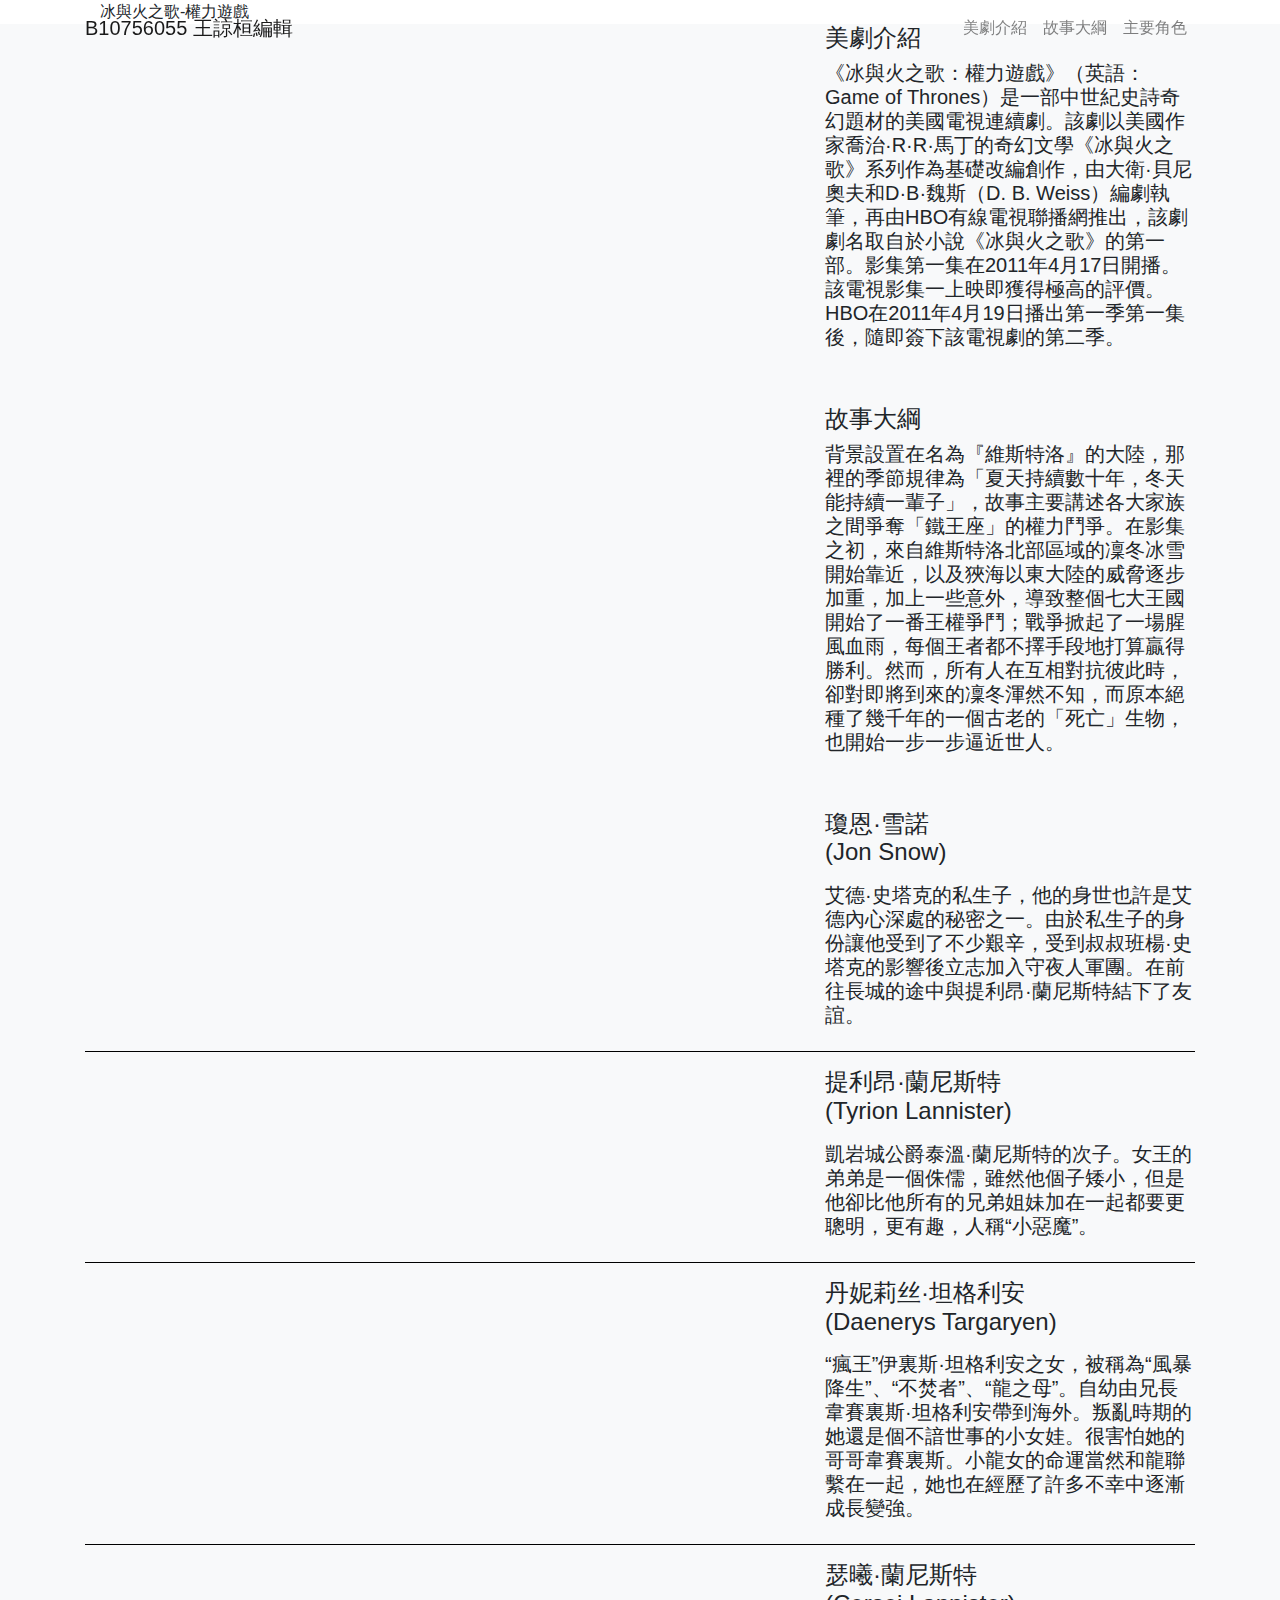
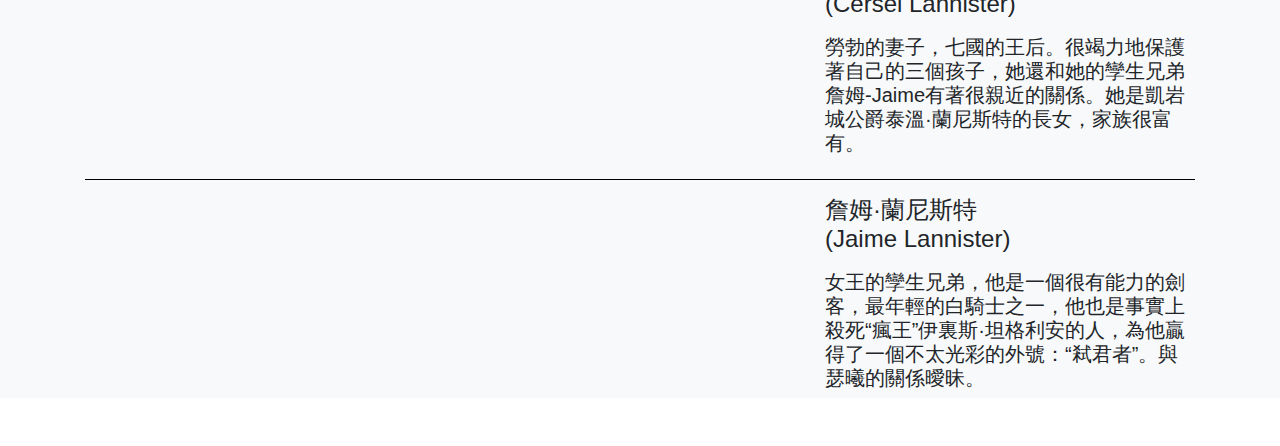
==== index.html @ 11040195 "Add files via upload" ====
<!DOCTYPE html>
<html lang="en">

<head>
    <meta charset="UTF-8">
    <meta name="viewport" content="width=device-width, initial-scale=1.0">
    <meta http-equiv="X-UA-Compatible" content="ie=edge">
    <title>美劇介紹</title>
    <link rel="stylesheet" href="mystyle.css" type="text/css">
    <link rel="stylesheet" href="https://stackpath.bootstrapcdn.com/bootstrap/4.3.1/css/bootstrap.min.css" integrity="sha384-ggOyR0iXCbMQv3Xipma34MD+dH/1fQ784/j6cY/iJTQUOhcWr7x9JvoRxT2MZw1T" crossorigin="anonymous">

    <style>
        @import url(mystyle.css);
    </style>

</head>

<body>
    <nav class="navbar navbar-expand-lg navbar-light fixed-top" id="mainNav">
        <div class="container">
            <a class="navbar-brand js-scroll-trigger" href="#">B10756055 王諒桓編輯</a>
            <button class="navbar-toggler navbar-toggler-right" type="button" data-toggle="collapse" data-target="#navbarResponsive" aria-controls="navbarResponsive" aria-expanded="false" aria-label="Toggle navigation">
        Menu
        <i class="fas fa-bars"></i>
      </button>
            <div class="collapse navbar-collapse" id="navbarResponsive">
                <ul class="navbar-nav ml-auto">
                    <li class="nav-item">
                        <a class="nav-link js-scroll-trigger" href="#about">美劇介紹</a>
                    </li>
                    <li class="nav-item">
                        <a class="nav-link js-scroll-trigger" href="#projects">故事大綱</a>
                    </li>
                    <li class="nav-item">
                        <a class="nav-link js-scroll-trigger" href="#character">主要角色</a>
                    </li>
                </ul>
            </div>
        </div>
    </nav>

    <header>
        <div class="container">

            <div class="col-sm-12 mt-12">
                冰與火之歌-權力遊戲
            </div>

        </div>
    </header>

    <section id="about" class="projects-section bg-light">
        <div class="container">


            <div class="row align-items-center no-gutters mb-4 mb-lg-5">
                <div class="col-xl-8 col-lg-7">
                    <img class="img-fluid mb-3 mb-lg-0" src="img/pic02.jpg" alt="">
                </div>
                <div class="col-xl-4 col-lg-5">
                    <div class="featured-text text-center text-lg-left">
                        <h4>美劇介紹</h4>
                        <h5>《冰與火之歌：權力遊戲》（英語：Game of Thrones）是一部中世紀史詩奇幻題材的美國電視連續劇。該劇以美國作家喬治·R·R·馬丁的奇幻文學《冰與火之歌》系列作為基礎改編創作，由大衛·貝尼奧夫和D·B·魏斯（D. B. Weiss）編劇執筆，再由HBO有線電視聯播網推出，該劇劇名取自於小說《冰與火之歌》的第一部。影集第一集在2011年4月17日開播。該電視影集一上映即獲得極高的評價。HBO在2011年4月19日播出第一季第一集後，隨即簽下該電視劇的第二季。</h5>
                        <p class="text-black-50 mb-0"></p>
                    </div>
                </div>
            </div>

            <div class="projects-section bg-light" id="projects">
                <div class="row align-items-center no-gutters mb-4 mb-lg-5">
                    <div class="col-xl-8 col-lg-7">
                        <img class="img-fluid mb-3 mb-lg-0" src="img/pic03.jpg" alt="">
                    </div>
                    <div class="col-xl-4 col-lg-5">
                        <div class="featured-text text-center text-lg-left">
                            <h4>故事大綱</h4>
                            <h5>背景設置在名為『維斯特洛』的大陸，那裡的季節規律為「夏天持續數十年，冬天能持續一輩子」，故事主要講述各大家族之間爭奪「鐵王座」的權力鬥爭。在影集之初，來自維斯特洛北部區域的凜冬冰雪開始靠近，以及狹海以東大陸的威脅逐步加重，加上一些意外，導致整個七大王國開始了一番王權爭鬥；戰爭掀起了一場腥風血雨，每個王者都不擇手段地打算贏得勝利。然而，所有人在互相對抗彼此時，卻對即將到來的凜冬渾然不知，而原本絕種了幾千年的一個古老的「死亡」生物，也開始一步一步逼近世人。</h5>
                            <p class="text-black-50 mb-0"></p>
                        </div>
                    </div>
                </div>
            </div>


            <div class="projects-section bg-light" id="character">
                <div class="row align-items-center no-gutters mb-4 mb-lg-5">
                    <div class="col-xl-8 col-lg-7">
                        <img class="mb-3 mb-lg-0" src="img/pic04.jpg" alt="">
                    </div>
                    <div class="col-xl-4 col-lg-5">
                        <div class="featured-text text-center text-lg-left">
                            <h4>瓊恩·雪諾
                                <p>(Jon Snow)</p>
                            </h4>
                            <h5>艾德·史塔克的私生子，他的身世也許是艾德內心深處的秘密之一。由於私生子的身份讓他受到了不少艱辛，受到叔叔班楊·史塔克的影響後立志加入守夜人軍團。在前往長城的途中與提利昂·蘭尼斯特結下了友誼。</h5>
                            <p class="text-black-50 mb-0"></p>
                        </div>
                    </div>

                    <hr size="8px" align="center" width="100%" color="black">

                    <div class="col-xl-8 col-lg-7">
                        <img class="mb-3 mb-lg-0" src="img/pic05.jpg" alt="">
                    </div>
                    <div class="col-xl-4 col-lg-5">
                        <div class="featured-text text-center text-lg-left">
                            <h4>提利昂·蘭尼斯特
                                <p>(Tyrion Lannister)</p>
                            </h4>
                            <h5>凱岩城公爵泰溫·蘭尼斯特的次子。女王的弟弟是一個侏儒，雖然他個子矮小，但是他卻比他所有的兄弟姐妹加在一起都要更聰明，更有趣，人稱“小惡魔”。</h5>
                            <p class="text-black-50 mb-0"></p>
                        </div>
                    </div>

                    <hr size="8px" align="center" width="100%" color="black">

                    <div class="col-xl-8 col-lg-7">
                        <img class="mb-3 mb-lg-0" src="img/pic06.jpg" alt="">
                    </div>
                    <div class="col-xl-4 col-lg-5">
                        <div class="featured-text text-center text-lg-left">
                            <h4>丹妮莉丝·坦格利安
                                <p>(Daenerys Targaryen)</p>
                            </h4>
                            <h5>“瘋王”伊裏斯·坦格利安之女，被稱為“風暴降生”、“不焚者”、“龍之母”。自幼由兄長韋賽裏斯·坦格利安帶到海外。叛亂時期的她還是個不諳世事的小女娃。很害怕她的哥哥韋賽裏斯。小龍女的命運當然和龍聯繫在一起，她也在經歷了許多不幸中逐漸成長變強。</h5>
                            <p class="text-black-50 mb-0"></p>
                        </div>
                    </div>

                    <hr size="8px" align="center" width="100%" color="black">

                    <div class="col-xl-8 col-lg-7">
                        <img class="mb-3 mb-lg-0" src="img/pic07.jpg" alt="">
                    </div>
                    <div class="col-xl-4 col-lg-5">
                        <div class="featured-text text-center text-lg-left">
                            <h4>瑟曦·蘭尼斯特
                                <p>(Cersei Lannister)</p>
                            </h4>
                            <h5>勞勃的妻子，七國的王后。很竭力地保護著自己的三個孩子，她還和她的孿生兄弟詹姆-Jaime有著很親近的關係。她是凱岩城公爵泰溫·蘭尼斯特的長女，家族很富有。</h5>
                            <p class="text-black-50 mb-0"></p>
                        </div>
                    </div>

                    <hr size="8px" align="center" width="100%" color="black">

                    <div class="col-xl-8 col-lg-7">
                        <img class="mb-3 mb-lg-0" src="img/pic08.jpg" alt="">
                    </div>
                    <div class="col-xl-4 col-lg-5">
                        <div class="featured-text text-center text-lg-left">
                            <h4>詹姆·蘭尼斯特
                                <p>(Jaime Lannister)</p>
                            </h4>
                            <h5>女王的孿生兄弟，他是一個很有能力的劍客，最年輕的白騎士之一，他也是事實上殺死“瘋王”伊裏斯·坦格利安的人，為他贏得了一個不太光彩的外號：“弒君者”。與瑟曦的關係曖昧。</h5>
                            <p class="text-black-50 mb-0"></p>
                        </div>
                    </div>


                </div>

            </div>

        </div>
        </div>
    </section>






</body>

</html>
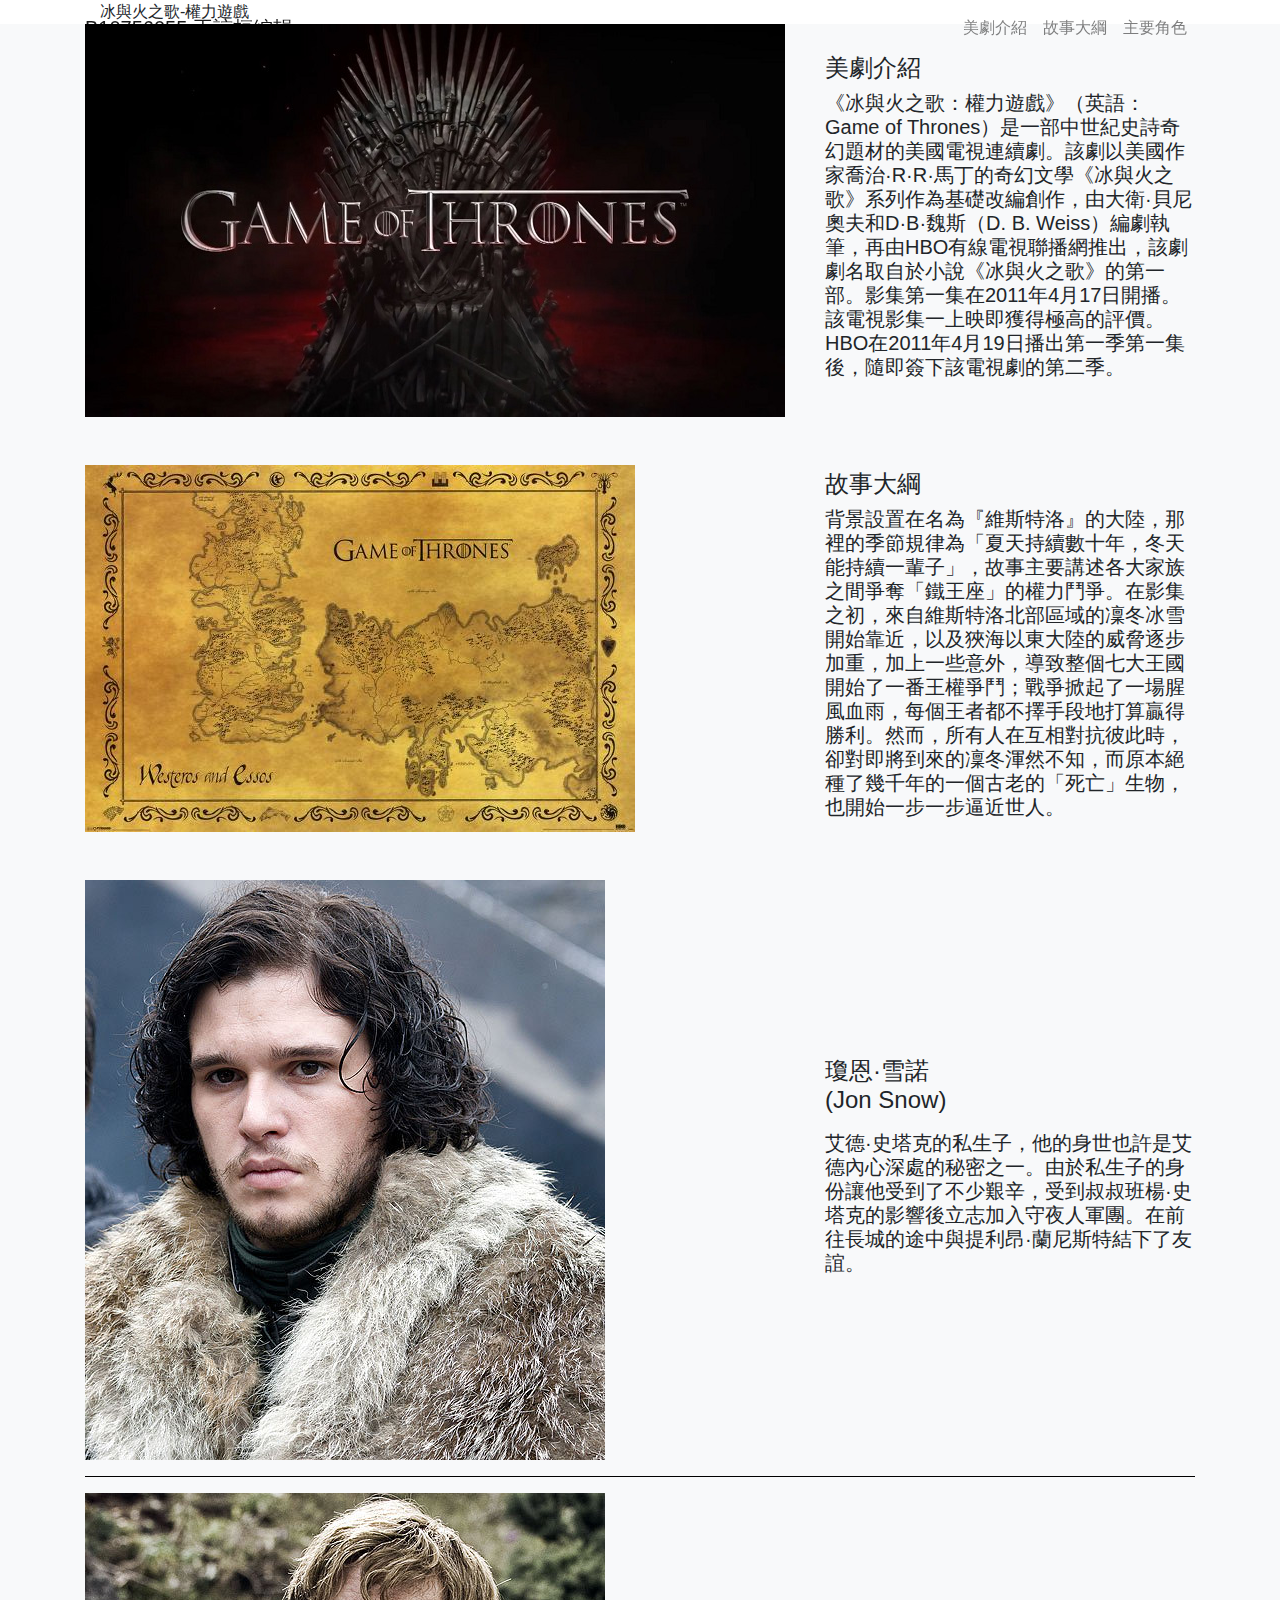
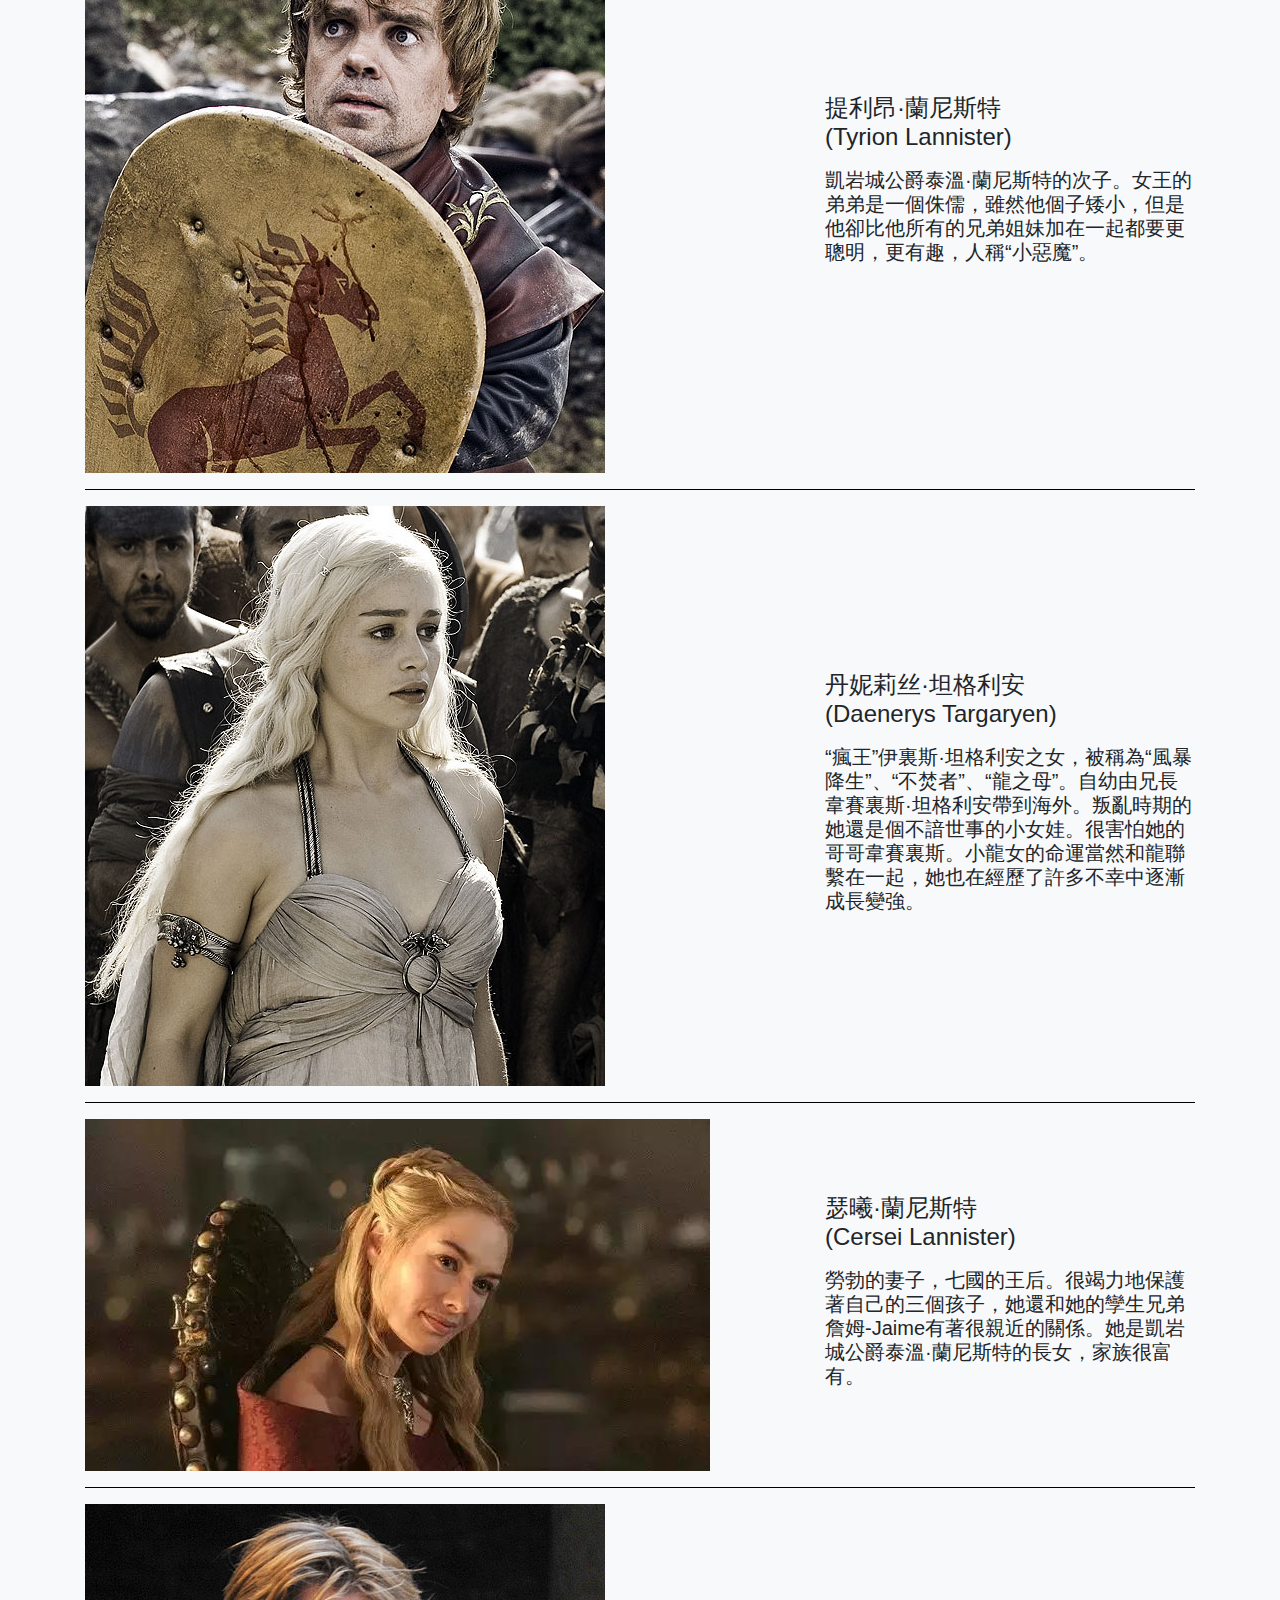
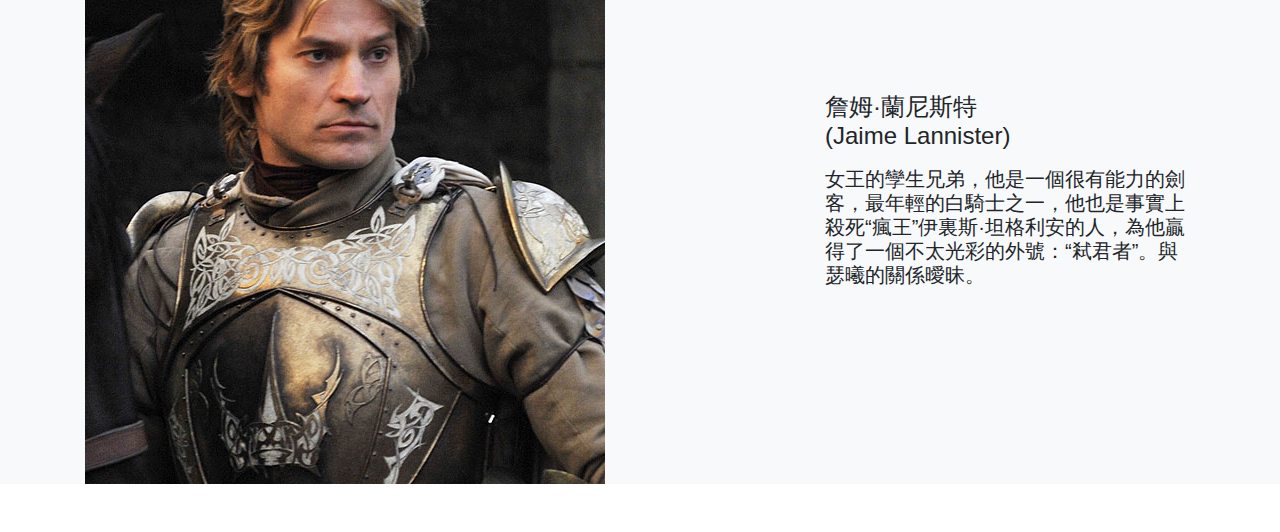
==== commit 1a8982b7: "Add files via upload" ====
--- a/index.html
+++ b/index.html
@@ -6,7 +6,7 @@
     <meta name="viewport" content="width=device-width, initial-scale=1.0">
     <meta http-equiv="X-UA-Compatible" content="ie=edge">
     <title>美劇介紹</title>
-    <link rel="stylesheet" href="mystyle.css" type="text/css">
+    <link rel="stylesheet" href="css/mystyle.css" type="text/css">
     <link rel="stylesheet" href="https://stackpath.bootstrapcdn.com/bootstrap/4.3.1/css/bootstrap.min.css" integrity="sha384-ggOyR0iXCbMQv3Xipma34MD+dH/1fQ784/j6cY/iJTQUOhcWr7x9JvoRxT2MZw1T" crossorigin="anonymous">
 
     <style>
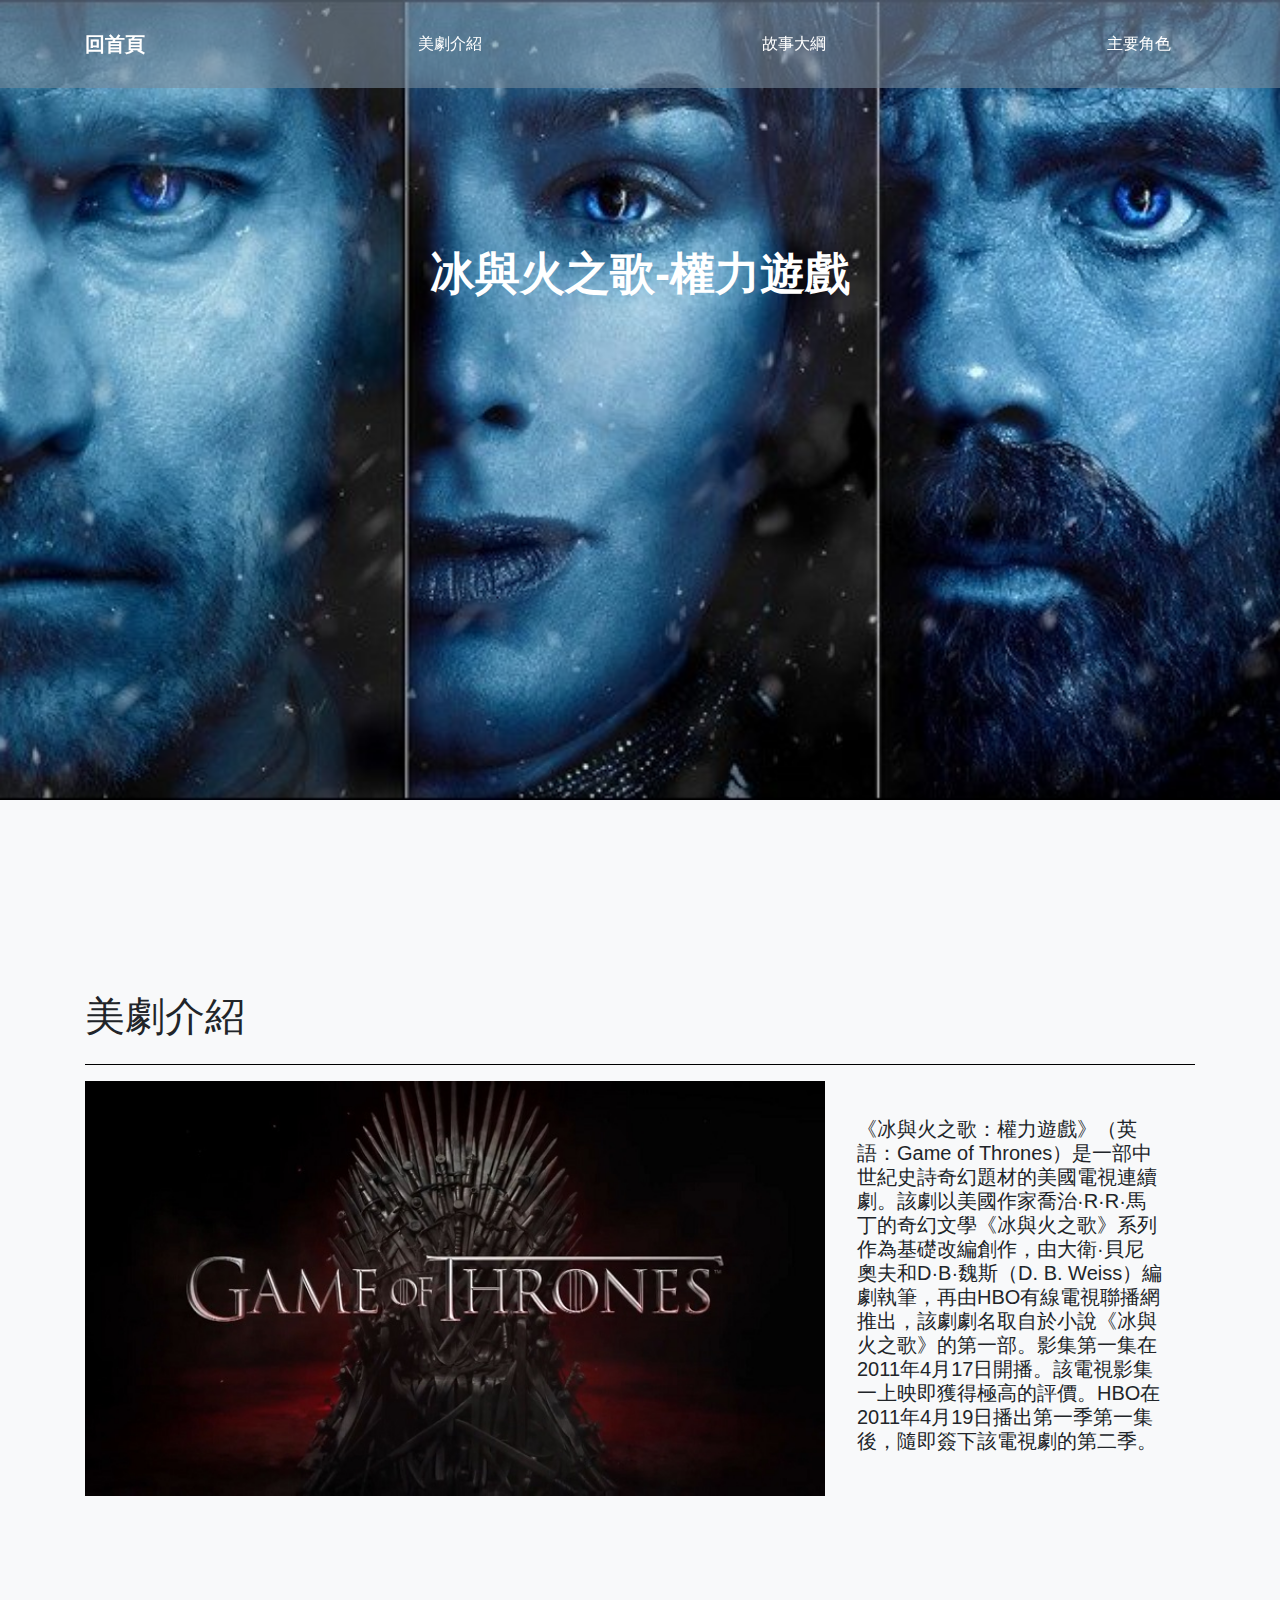
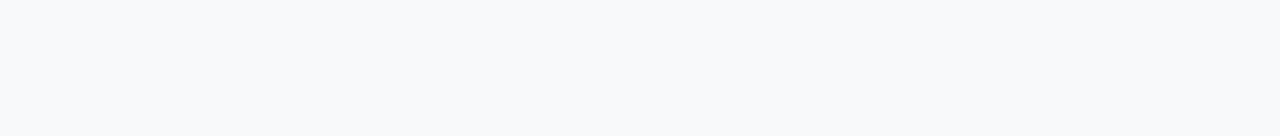
==== commit e21484da: "Add files via upload" ====
--- a/index.html
+++ b/index.html
@@ -5,7 +5,7 @@
     <meta charset="UTF-8">
     <meta name="viewport" content="width=device-width, initial-scale=1.0">
     <meta http-equiv="X-UA-Compatible" content="ie=edge">
-    <title>美劇介紹</title>
+    <title>冰與火之歌-權力遊戲</title>
     <link rel="stylesheet" href="css/mystyle.css" type="text/css">
     <link rel="stylesheet" href="https://stackpath.bootstrapcdn.com/bootstrap/4.3.1/css/bootstrap.min.css" integrity="sha384-ggOyR0iXCbMQv3Xipma34MD+dH/1fQ784/j6cY/iJTQUOhcWr7x9JvoRxT2MZw1T" crossorigin="anonymous">
 
@@ -18,26 +18,15 @@
 <body>
     <nav class="navbar navbar-expand-lg navbar-light fixed-top" id="mainNav">
         <div class="container">
-            <a class="navbar-brand js-scroll-trigger" href="#">B10756055 王諒桓編輯</a>
-            <button class="navbar-toggler navbar-toggler-right" type="button" data-toggle="collapse" data-target="#navbarResponsive" aria-controls="navbarResponsive" aria-expanded="false" aria-label="Toggle navigation">
-        Menu
-        <i class="fas fa-bars"></i>
-      </button>
-            <div class="collapse navbar-collapse" id="navbarResponsive">
-                <ul class="navbar-nav ml-auto">
-                    <li class="nav-item">
-                        <a class="nav-link js-scroll-trigger" href="#about">美劇介紹</a>
-                    </li>
-                    <li class="nav-item">
-                        <a class="nav-link js-scroll-trigger" href="#projects">故事大綱</a>
-                    </li>
-                    <li class="nav-item">
-                        <a class="nav-link js-scroll-trigger" href="#character">主要角色</a>
-                    </li>
-                </ul>
-            </div>
+            <a class="navbar-brand " href="https://ianwang24.github.io/B10756055/">回首頁</a>
+            <a class="nav-link " href="https://ianwang24.github.io/B10756055/#about">美劇介紹</a>
+            <a class="nav-link " href="https://ianwang24.github.io/B10756055/index-2.html#projects">故事大綱</a>
+            <a class="nav-link " href="https://ianwang24.github.io/B10756055/index-3.html#character">主要角色</a>
+
         </div>
     </nav>
+
+
 
     <header>
         <div class="container">
@@ -54,116 +43,34 @@
 
 
             <div class="row align-items-center no-gutters mb-4 mb-lg-5">
+                <h1>美劇介紹</h1>
+                <hr size="8px" align="center" width="100%" color="black">
                 <div class="col-xl-8 col-lg-7">
                     <img class="img-fluid mb-3 mb-lg-0" src="img/pic02.jpg" alt="">
                 </div>
                 <div class="col-xl-4 col-lg-5">
                     <div class="featured-text text-center text-lg-left">
-                        <h4>美劇介紹</h4>
+
                         <h5>《冰與火之歌：權力遊戲》（英語：Game of Thrones）是一部中世紀史詩奇幻題材的美國電視連續劇。該劇以美國作家喬治·R·R·馬丁的奇幻文學《冰與火之歌》系列作為基礎改編創作，由大衛·貝尼奧夫和D·B·魏斯（D. B. Weiss）編劇執筆，再由HBO有線電視聯播網推出，該劇劇名取自於小說《冰與火之歌》的第一部。影集第一集在2011年4月17日開播。該電視影集一上映即獲得極高的評價。HBO在2011年4月19日播出第一季第一集後，隨即簽下該電視劇的第二季。</h5>
                         <p class="text-black-50 mb-0"></p>
                     </div>
                 </div>
             </div>
 
-            <div class="projects-section bg-light" id="projects">
-                <div class="row align-items-center no-gutters mb-4 mb-lg-5">
-                    <div class="col-xl-8 col-lg-7">
-                        <img class="img-fluid mb-3 mb-lg-0" src="img/pic03.jpg" alt="">
-                    </div>
-                    <div class="col-xl-4 col-lg-5">
-                        <div class="featured-text text-center text-lg-left">
-                            <h4>故事大綱</h4>
-                            <h5>背景設置在名為『維斯特洛』的大陸，那裡的季節規律為「夏天持續數十年，冬天能持續一輩子」，故事主要講述各大家族之間爭奪「鐵王座」的權力鬥爭。在影集之初，來自維斯特洛北部區域的凜冬冰雪開始靠近，以及狹海以東大陸的威脅逐步加重，加上一些意外，導致整個七大王國開始了一番王權爭鬥；戰爭掀起了一場腥風血雨，每個王者都不擇手段地打算贏得勝利。然而，所有人在互相對抗彼此時，卻對即將到來的凜冬渾然不知，而原本絕種了幾千年的一個古老的「死亡」生物，也開始一步一步逼近世人。</h5>
-                            <p class="text-black-50 mb-0"></p>
-                        </div>
-                    </div>
-                </div>
-            </div>
 
 
-            <div class="projects-section bg-light" id="character">
-                <div class="row align-items-center no-gutters mb-4 mb-lg-5">
-                    <div class="col-xl-8 col-lg-7">
-                        <img class="mb-3 mb-lg-0" src="img/pic04.jpg" alt="">
-                    </div>
-                    <div class="col-xl-4 col-lg-5">
-                        <div class="featured-text text-center text-lg-left">
-                            <h4>瓊恩·雪諾
-                                <p>(Jon Snow)</p>
-                            </h4>
-                            <h5>艾德·史塔克的私生子，他的身世也許是艾德內心深處的秘密之一。由於私生子的身份讓他受到了不少艱辛，受到叔叔班楊·史塔克的影響後立志加入守夜人軍團。在前往長城的途中與提利昂·蘭尼斯特結下了友誼。</h5>
-                            <p class="text-black-50 mb-0"></p>
-                        </div>
-                    </div>
-
-                    <hr size="8px" align="center" width="100%" color="black">
-
-                    <div class="col-xl-8 col-lg-7">
-                        <img class="mb-3 mb-lg-0" src="img/pic05.jpg" alt="">
-                    </div>
-                    <div class="col-xl-4 col-lg-5">
-                        <div class="featured-text text-center text-lg-left">
-                            <h4>提利昂·蘭尼斯特
-                                <p>(Tyrion Lannister)</p>
-                            </h4>
-                            <h5>凱岩城公爵泰溫·蘭尼斯特的次子。女王的弟弟是一個侏儒，雖然他個子矮小，但是他卻比他所有的兄弟姐妹加在一起都要更聰明，更有趣，人稱“小惡魔”。</h5>
-                            <p class="text-black-50 mb-0"></p>
-                        </div>
-                    </div>
-
-                    <hr size="8px" align="center" width="100%" color="black">
-
-                    <div class="col-xl-8 col-lg-7">
-                        <img class="mb-3 mb-lg-0" src="img/pic06.jpg" alt="">
-                    </div>
-                    <div class="col-xl-4 col-lg-5">
-                        <div class="featured-text text-center text-lg-left">
-                            <h4>丹妮莉丝·坦格利安
-                                <p>(Daenerys Targaryen)</p>
-                            </h4>
-                            <h5>“瘋王”伊裏斯·坦格利安之女，被稱為“風暴降生”、“不焚者”、“龍之母”。自幼由兄長韋賽裏斯·坦格利安帶到海外。叛亂時期的她還是個不諳世事的小女娃。很害怕她的哥哥韋賽裏斯。小龍女的命運當然和龍聯繫在一起，她也在經歷了許多不幸中逐漸成長變強。</h5>
-                            <p class="text-black-50 mb-0"></p>
-                        </div>
-                    </div>
-
-                    <hr size="8px" align="center" width="100%" color="black">
-
-                    <div class="col-xl-8 col-lg-7">
-                        <img class="mb-3 mb-lg-0" src="img/pic07.jpg" alt="">
-                    </div>
-                    <div class="col-xl-4 col-lg-5">
-                        <div class="featured-text text-center text-lg-left">
-                            <h4>瑟曦·蘭尼斯特
-                                <p>(Cersei Lannister)</p>
-                            </h4>
-                            <h5>勞勃的妻子，七國的王后。很竭力地保護著自己的三個孩子，她還和她的孿生兄弟詹姆-Jaime有著很親近的關係。她是凱岩城公爵泰溫·蘭尼斯特的長女，家族很富有。</h5>
-                            <p class="text-black-50 mb-0"></p>
-                        </div>
-                    </div>
-
-                    <hr size="8px" align="center" width="100%" color="black">
-
-                    <div class="col-xl-8 col-lg-7">
-                        <img class="mb-3 mb-lg-0" src="img/pic08.jpg" alt="">
-                    </div>
-                    <div class="col-xl-4 col-lg-5">
-                        <div class="featured-text text-center text-lg-left">
-                            <h4>詹姆·蘭尼斯特
-                                <p>(Jaime Lannister)</p>
-                            </h4>
-                            <h5>女王的孿生兄弟，他是一個很有能力的劍客，最年輕的白騎士之一，他也是事實上殺死“瘋王”伊裏斯·坦格利安的人，為他贏得了一個不太光彩的外號：“弒君者”。與瑟曦的關係曖昧。</h5>
-                            <p class="text-black-50 mb-0"></p>
-                        </div>
-                    </div>
 
 
-                </div>
 
-            </div>
 
         </div>
-        </div>
+
+
+
+
+        </nav>
+
+
     </section>
 
 
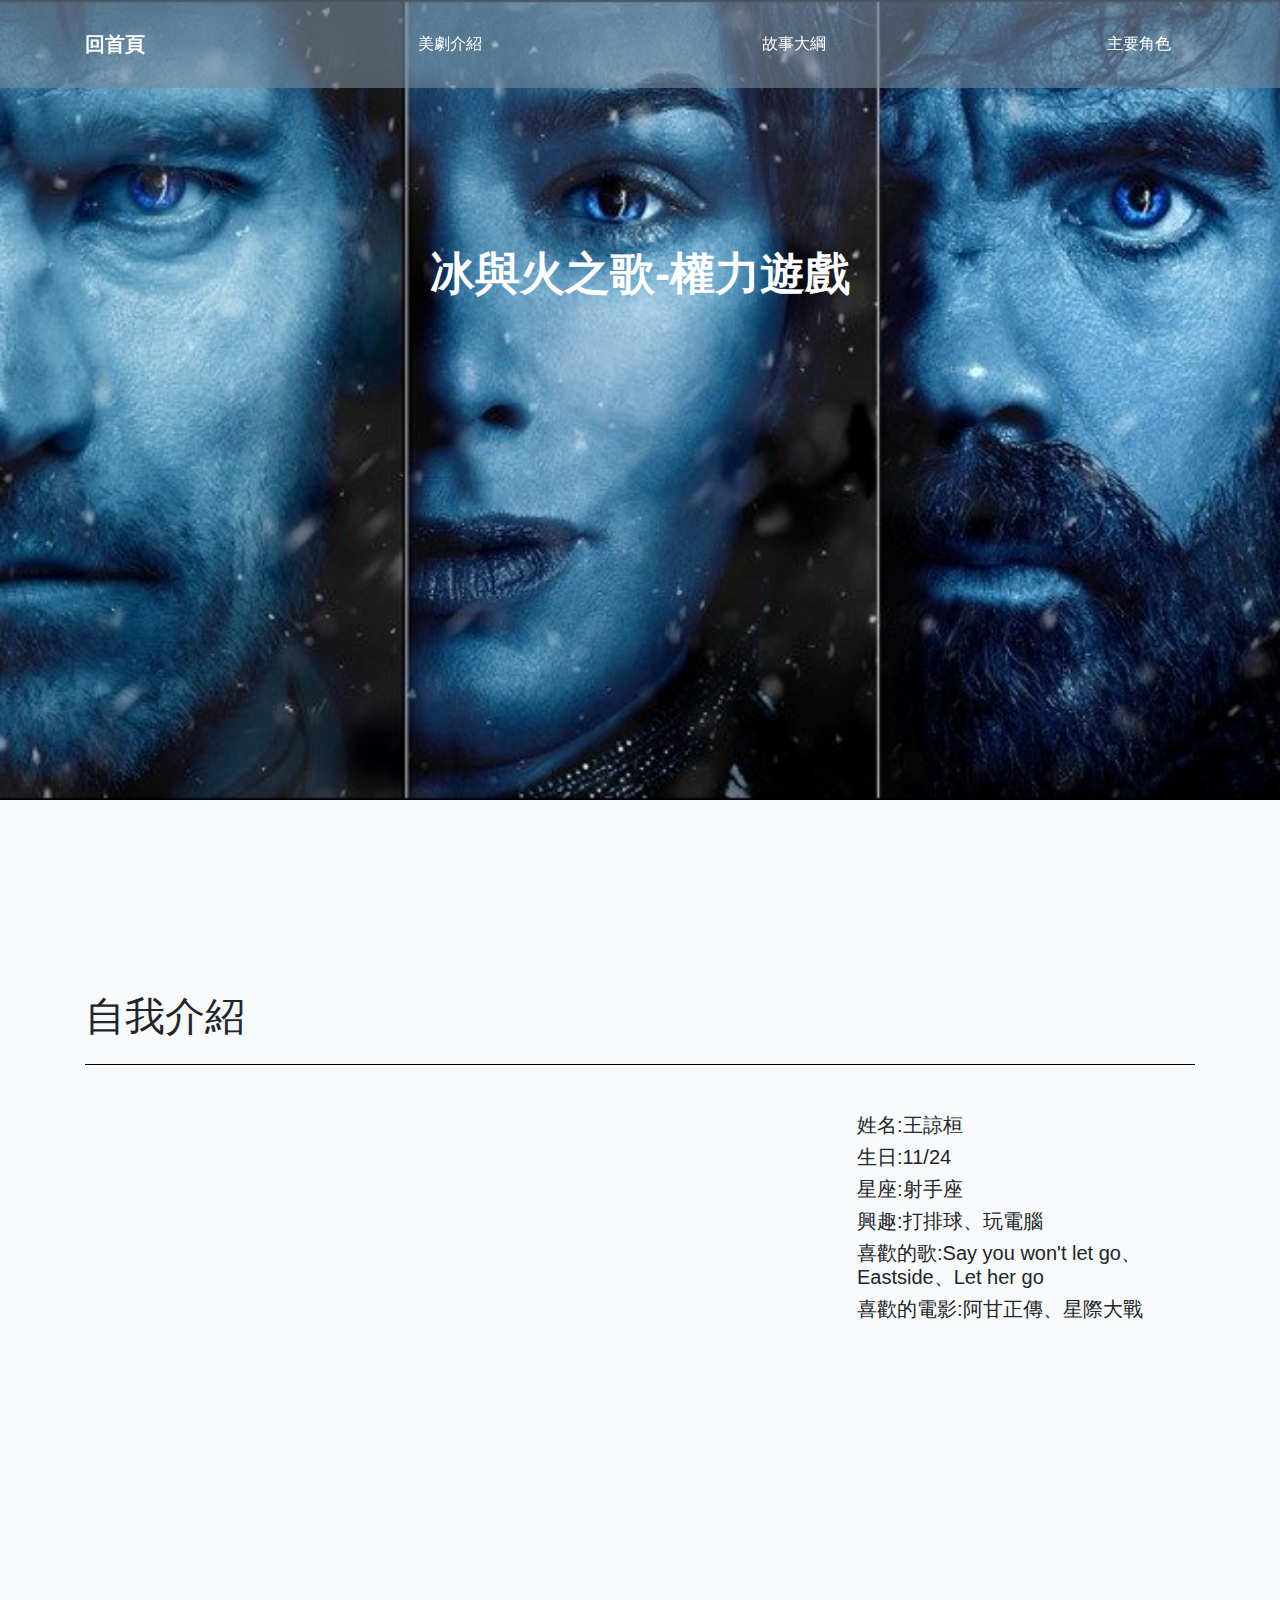
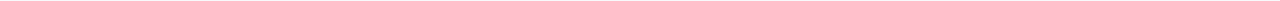
==== commit fdd48937: "Add files via upload" ====
--- a/index.html
+++ b/index.html
@@ -19,7 +19,7 @@
     <nav class="navbar navbar-expand-lg navbar-light fixed-top" id="mainNav">
         <div class="container">
             <a class="navbar-brand " href="https://ianwang24.github.io/B10756055/">回首頁</a>
-            <a class="nav-link " href="https://ianwang24.github.io/B10756055/#about">美劇介紹</a>
+            <a class="nav-link " href="https://ianwang24.github.io/B10756055/index-1.html#about">美劇介紹</a>
             <a class="nav-link " href="https://ianwang24.github.io/B10756055/index-2.html#projects">故事大綱</a>
             <a class="nav-link " href="https://ianwang24.github.io/B10756055/index-3.html#character">主要角色</a>
 
@@ -43,15 +43,20 @@
 
 
             <div class="row align-items-center no-gutters mb-4 mb-lg-5">
-                <h1>美劇介紹</h1>
+                <h1>自我介紹</h1>
                 <hr size="8px" align="center" width="100%" color="black">
                 <div class="col-xl-8 col-lg-7">
-                    <img class="img-fluid mb-3 mb-lg-0" src="img/pic02.jpg" alt="">
+                    <img class="img-fluid mb-3 mb-lg-0" src="img/pic09.jpg" alt="">
                 </div>
                 <div class="col-xl-4 col-lg-5">
                     <div class="featured-text text-center text-lg-left">
 
-                        <h5>《冰與火之歌：權力遊戲》（英語：Game of Thrones）是一部中世紀史詩奇幻題材的美國電視連續劇。該劇以美國作家喬治·R·R·馬丁的奇幻文學《冰與火之歌》系列作為基礎改編創作，由大衛·貝尼奧夫和D·B·魏斯（D. B. Weiss）編劇執筆，再由HBO有線電視聯播網推出，該劇劇名取自於小說《冰與火之歌》的第一部。影集第一集在2011年4月17日開播。該電視影集一上映即獲得極高的評價。HBO在2011年4月19日播出第一季第一集後，隨即簽下該電視劇的第二季。</h5>
+                        <h5>姓名:王諒桓</h5>
+                        <h5>生日:11/24</h5>
+                        <h5>星座:射手座</h5>
+                        <h5>興趣:打排球、玩電腦</h5>
+                        <h5>喜歡的歌:Say you won't let go、Eastside、Let her go</h5>
+                        <h5>喜歡的電影:阿甘正傳、星際大戰</h5>
                         <p class="text-black-50 mb-0"></p>
                     </div>
                 </div>
